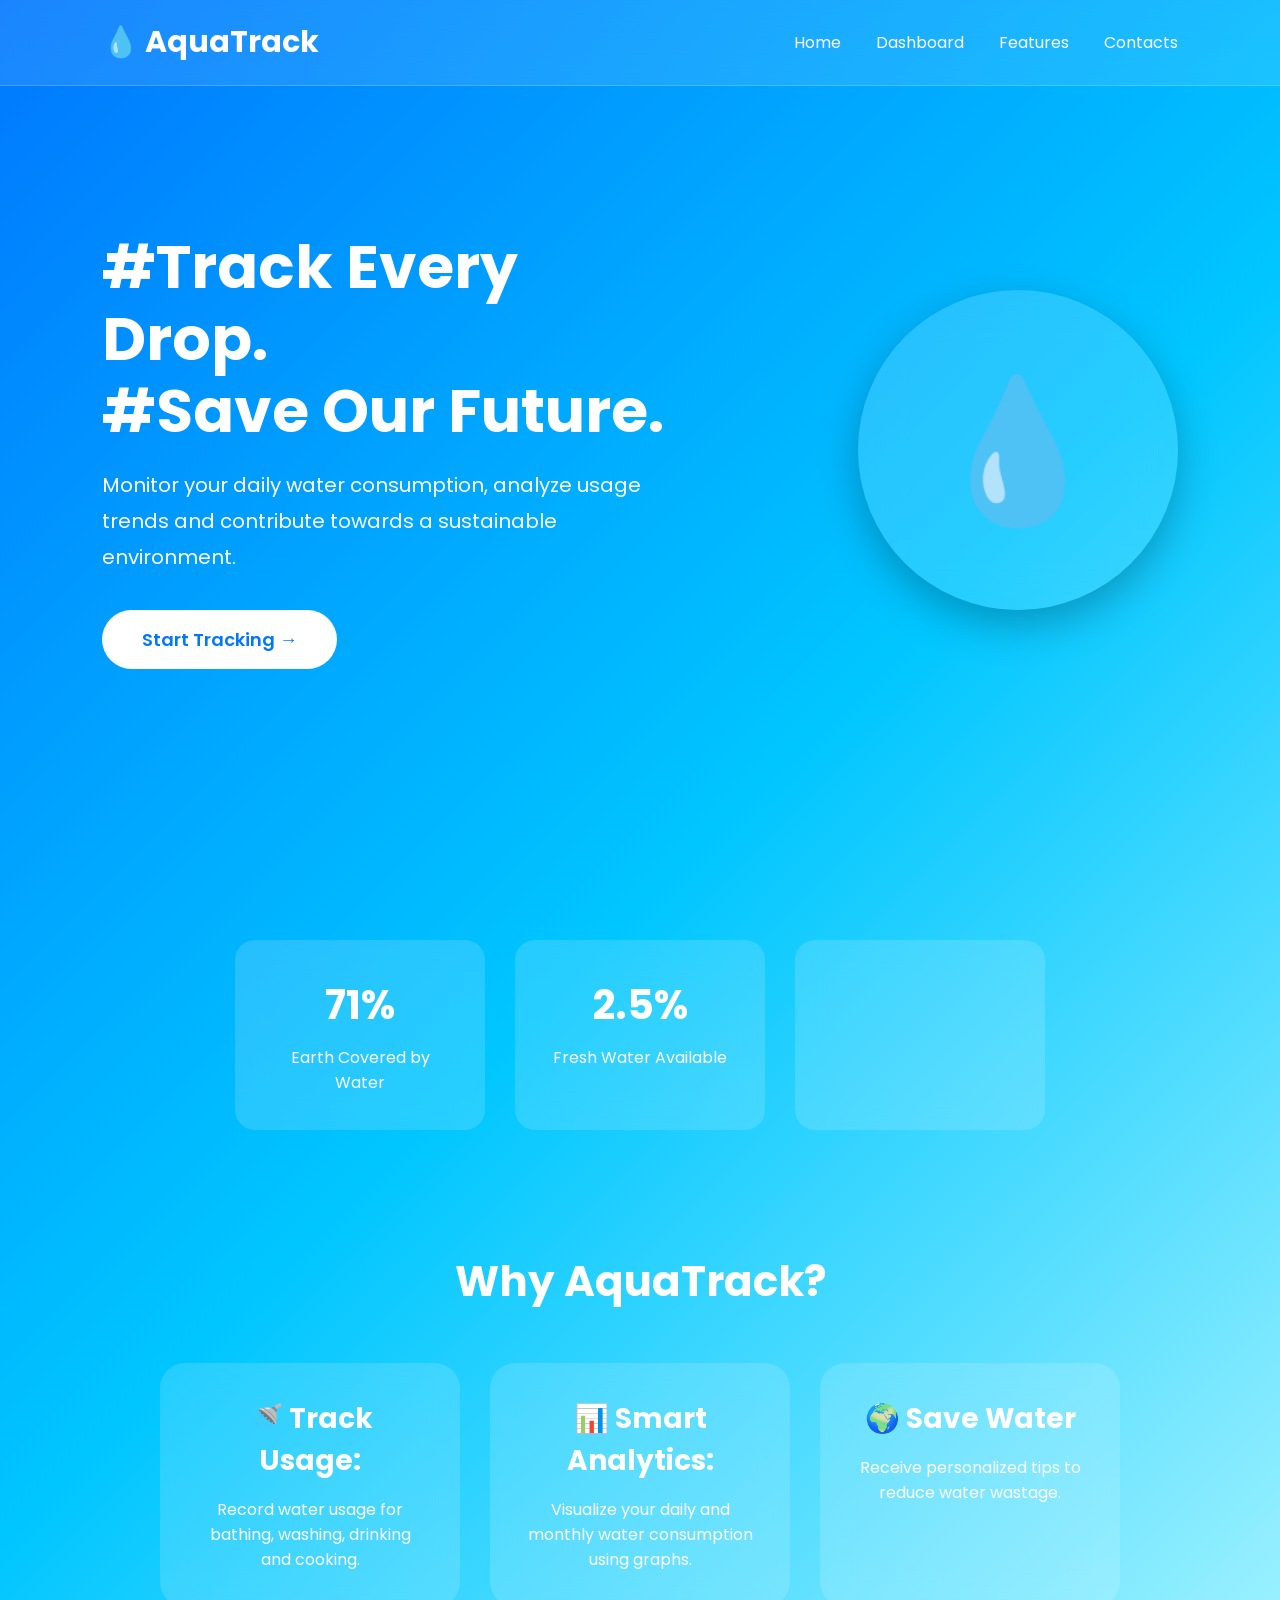
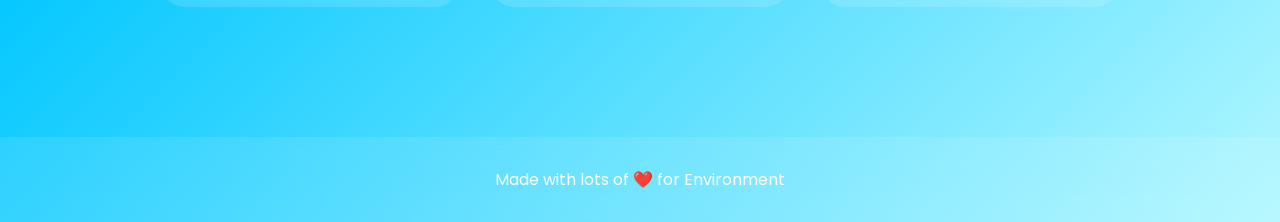
==== index.html @ 0bdf5231 "Add project files" ====
<!DOCTYPE html>
<html lang="en">
<head>
<meta charset="UTF-8">
<meta name="viewport" content="width=device-width, initial-scale=1.0">

<title> |#Save Every Drop</title>

<link rel="stylesheet" href="style.css">

<link rel="preconnect" href="https://fonts.googleapis.com">
<link rel="preconnect" href="https://fonts.gstatic.com" crossorigin>

<link href="https://fonts.googleapis.com/css2?family=Poppins:wght@300;400;600;700&display=swap" rel="stylesheet">

</head>

<body>

<nav>

<div class="logo">
💧 AquaTrack
</div>

<ul>
<li><a href="index.html">Home</a></li>
<li><a href="dashboard.html">Dashboard</a></li>
<li><a href="#">Features</a></li>
<li><a href="#">Contacts</a></li>

</ul>

</nav>


<section class="hero">

<div class="hero-text">

<h1>#Track Every Drop.<br>#Save Our Future.</h1>

<p>

Monitor your daily water consumption,
analyze usage trends and contribute
towards a sustainable environment.

</p>

<button>
Start Tracking →
</button>

</div>


<div class="hero-image">

<div class="circle">

💧

</div>

</div>

</section>


<section class="stats">

<div class="box">
<h2>71%</h2>
<p>Earth Covered by Water</p>
</div>

<div class="box">
<h2>2.5%</h2>
<p>Fresh Water Available</p>
</div>

<div class="box">

</div>

</section>


<section class="features">

<h2>Why AquaTrack?</h2>

<div class="cards">

<div class="card">

<h3>🚿 Track Usage:</h3>

<p>
Record water usage for bathing,
washing, drinking and cooking.
</p>

</div>

<div class="card">

<h3>📊 Smart Analytics:</h3>

<p>
Visualize your daily and monthly
water consumption using graphs.
</p>

</div>

<div class="card">

<h3>🌍 Save Water</h3>

<p>
Receive personalized tips to reduce
water wastage.
</p>

</div>

</div>

</section>


<footer>

Made with lots of ❤️ for Environment

</footer>

<script src="script.js"></script>

</body>
</html>
---- style.css ----
*{
    margin:0;
    padding:0;
    box-sizing:border-box;
    font-family:'Poppins',sans-serif;
}

body{
    background:linear-gradient(135deg,#0077ff,#00c6ff,#b2f7ff);
    min-height:100vh;
    color:white;
    overflow-x:hidden;
}

/* Navigation */

nav{
    width:100%;
    padding:20px 8%;
    display:flex;
    justify-content:space-between;
    align-items:center;

    position:fixed;
    top:0;
    z-index:1000;

    backdrop-filter:blur(15px);

    background:rgba(255,255,255,0.1);

    border-bottom:1px solid rgba(255,255,255,.2);
}

.logo{
    font-size:30px;
    font-weight:700;
}

nav ul{
    display:flex;
    list-style:none;
    gap:35px;
}

nav ul li{
    cursor:pointer;
    transition:.3s;
}

nav ul li:hover{
    color:#ffe600;
}

/* Hero */

.hero{

    min-height:100vh;

    display:flex;

    justify-content:space-between;

    align-items:center;

    padding:120px 8%;

}

.hero-text{
    width:55%;
}

.hero-text h1{

    font-size:60px;

    line-height:1.2;

    margin-bottom:20px;

}

.hero-text p{

    font-size:20px;

    margin-bottom:35px;

    line-height:1.8;

}

.hero-text button{

    padding:16px 40px;

    border:none;

    border-radius:50px;

    background:white;

    color:#0077ff;

    font-size:18px;

    font-weight:600;

    cursor:pointer;

    transition:.4s;

}

.hero-text button:hover{

    transform:translateY(-6px);

    box-shadow:0 15px 35px rgba(0,0,0,.3);

}

/* Water Circle */

.circle{

    width:320px;

    height:320px;

    border-radius:50%;

    background:rgba(255,255,255,.15);

    backdrop-filter:blur(20px);

    display:flex;

    justify-content:center;

    align-items:center;

    font-size:140px;

    animation:float 3s ease-in-out infinite;

    box-shadow:0 15px 40px rgba(0,0,0,.25);

}

@keyframes float{

0%{transform:translateY(0);}

50%{transform:translateY(-20px);}

100%{transform:translateY(0);}

}

/* Statistics */

.stats{

display:flex;

justify-content:center;

gap:30px;

padding:40px 8%;

}

.box{

background:rgba(255,255,255,.15);

backdrop-filter:blur(15px);

padding:35px;

border-radius:20px;

text-align:center;

width:250px;

transition:.4s;

}

.box:hover{

transform:translateY(-10px);

}

.box h2{

font-size:40px;

margin-bottom:10px;

}

/* Features */

.features{

padding:80px 8%;

text-align:center;

}

.features h2{

font-size:42px;

margin-bottom:50px;

}

.cards{

display:flex;

justify-content:center;

gap:30px;

flex-wrap:wrap;

}

.card{

width:300px;

padding:35px;

background:rgba(255,255,255,.15);

backdrop-filter:blur(15px);

border-radius:25px;

transition:.4s;

}

.card:hover{

transform:scale(1.05);

box-shadow:0 20px 40px rgba(0,0,0,.25);

}

.card h3{

font-size:28px;

margin-bottom:15px;

}

/* Footer */

footer{

text-align:center;

padding:30px;

margin-top:50px;

background:rgba(255,255,255,.1);

backdrop-filter:blur(15px);

}

/* Mobile */

@media(max-width:900px){

.hero{

flex-direction:column;

text-align:center;

}

.hero-text{

width:100%;

}

.hero-text h1{

font-size:42px;

}

.circle{

margin-top:50px;

width:250px;

height:250px;

font-size:100px;

}

nav ul{

display:none;

}

.stats{

flex-direction:column;

align-items:center;

}

}
nav ul li a{
    color: white;
    text-decoration: none;
    transition:.3s;
}

nav ul li a:hover{
    color:#ffe600;
}
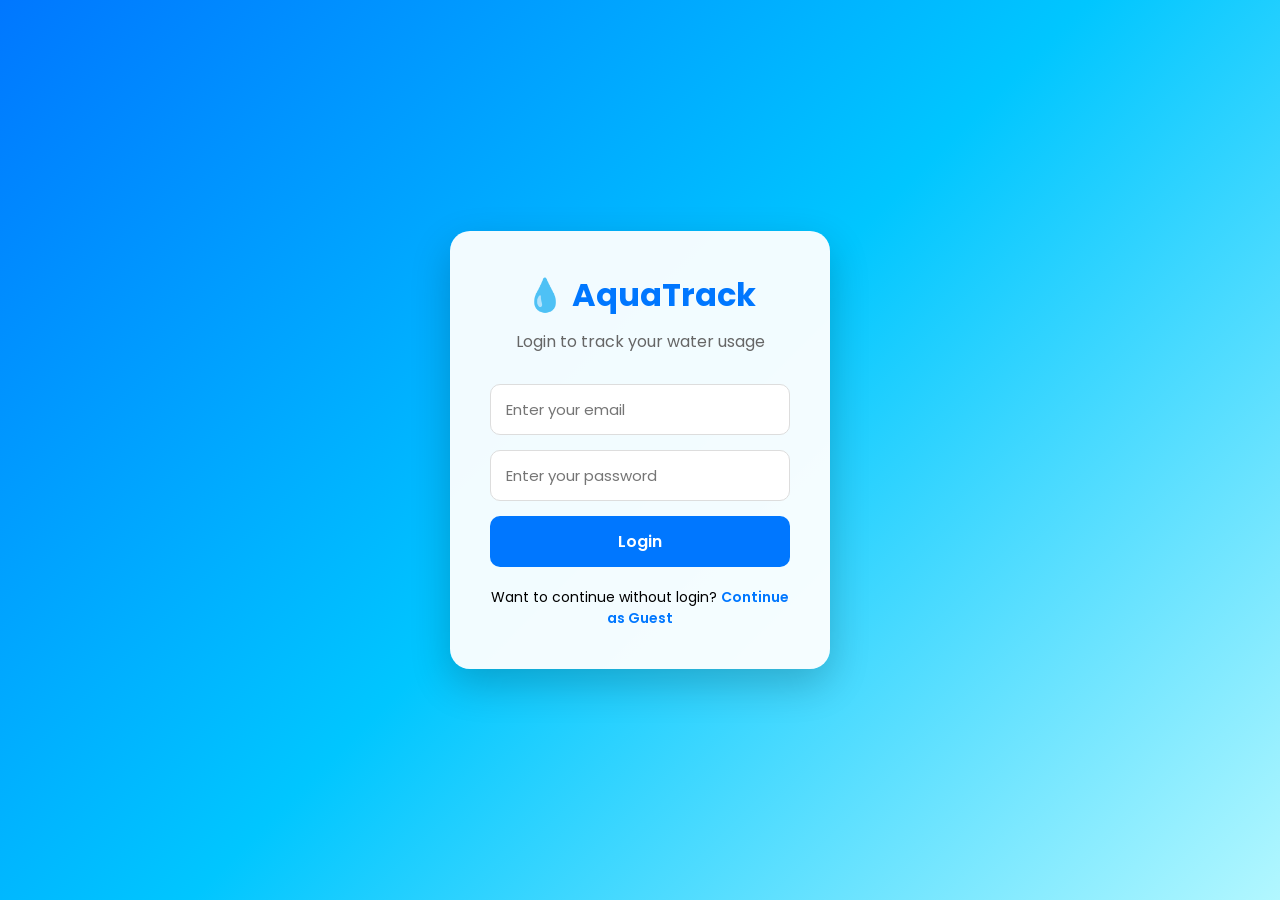
==== commit 9b8afab7: "Add AquaTrack website files" ====
--- a/index.html
+++ b/index.html
@@ -1,143 +1,905 @@
 <!DOCTYPE html>
 <html lang="en">
+
 <head>
-<meta charset="UTF-8">
-<meta name="viewport" content="width=device-width, initial-scale=1.0">
-
-<title> |#Save Every Drop</title>
-
-<link rel="stylesheet" href="style.css">
-
-<link rel="preconnect" href="https://fonts.googleapis.com">
-<link rel="preconnect" href="https://fonts.gstatic.com" crossorigin>
-
-<link href="https://fonts.googleapis.com/css2?family=Poppins:wght@300;400;600;700&display=swap" rel="stylesheet">
+
+<script>
+    if (localStorage.getItem("aquaTrackLoggedIn") !== "true") {
+        window.location.href = "login.html";
+    }
+</script>
+
+    <meta charset="UTF-8">
+
+    <meta
+        name="viewport"
+        content="width=device-width, initial-scale=1.0"
+    >
+
+    <title>AquaTrack | Save Every Drop</title>
+
+    <link
+        rel="stylesheet"
+        href="style.css"
+    >
+
+    <link
+        href="https://fonts.googleapis.com/css2?family=Poppins:wght@300;400;500;600;700&display=swap"
+        rel="stylesheet"
+    >
 
 </head>
 
+
 <body>
 
+
+<!-- ================= NAVBAR ================= -->
+
 <nav>
 
-<div class="logo">
-💧 AquaTrack
-</div>
-
-<ul>
-<li><a href="index.html">Home</a></li>
-<li><a href="dashboard.html">Dashboard</a></li>
-<li><a href="#">Features</a></li>
-<li><a href="#">Contacts</a></li>
-
-</ul>
+    <div class="logo">
+        💧 AquaTrack
+    </div>
+
+    <ul>
+
+        <li>
+            <a href="index.html" class="active">
+                Home
+            </a>
+        </li>
+
+    
+        <li>
+            <a href="#features">
+                Features
+            </a>
+        </li>
+
+        <li>
+            <a href="dashboard.html">
+                Dashboard
+            </a>
+        </li>
+
+        <li>
+            <a href="add-usage.html">
+                Add Usage
+            </a>
+        </li>
+
+        <li>
+            <a href="history.html">
+                History
+            </a>
+        </li>
+
+        <li>
+            <a href="tips.html">
+                Tips
+            </a>
+        </li>
+
+        <li>
+            <a href="#contact">
+                Contact
+            </a>
+        </li>
+
+    </ul>
 
 </nav>
 
 
+
+<!-- ================= HERO SECTION ================= -->
+
 <section class="hero">
 
-<div class="hero-text">
-
-<h1>#Track Every Drop.<br>#Save Our Future.</h1>
-
-<p>
-
-Monitor your daily water consumption,
-analyze usage trends and contribute
-towards a sustainable environment.
-
-</p>
-
-<button>
-Start Tracking →
-</button>
-
-</div>
-
-
-<div class="hero-image">
-
-<div class="circle">
-
-💧
-
-</div>
-
-</div>
+    <div class="hero-content">
+
+        <p class="hero-label">
+            SMART WATER TRACKING
+        </p>
+
+        <h1>
+            Save Water.
+            <br>
+            <span>Save the Future. 💧</span>
+        </h1>
+
+        <p class="hero-description">
+            AquaTrack helps you monitor your daily water consumption,
+            understand your habits, and make every drop count.
+        </p>
+
+        <div class="hero-buttons">
+
+            <a
+                href="add-usage.html"
+                class="hero-button"
+            >
+                Start Tracking →
+            </a>
+
+            <a
+                href="#features"
+                class="hero-secondary-button"
+            >
+                Explore Features
+            </a>
+
+        </div>
+
+    </div>
+
+
+    <div class="hero-visual">
+
+        <div class="water-drop">
+            💧
+        </div>
+
+        <div class="floating-card card-one">
+            💧
+            <span>
+                Track Usage
+            </span>
+        </div>
+
+        <div class="floating-card card-two">
+            🌱
+            <span>
+                Save Water
+            </span>
+        </div>
+
+        <div class="floating-card card-three">
+            📊
+            <span>
+                View Analytics
+            </span>
+        </div>
+
+    </div>
 
 </section>
 
 
-<section class="stats">
-
-<div class="box">
-<h2>71%</h2>
-<p>Earth Covered by Water</p>
-</div>
-
-<div class="box">
-<h2>2.5%</h2>
-<p>Fresh Water Available</p>
-</div>
-
-<div class="box">
-
-</div>
+
+<!-- ================= FEATURES ================= -->
+
+<section
+    class="features-section"
+    id="features"
+>
+
+    <div class="section-heading">
+
+        <p>
+            WHY AQUATRACK?
+        </p>
+
+        <h2>
+            Powerful Features 💧
+        </h2>
+
+        <span>
+            Everything you need to understand and reduce your
+            water consumption.
+        </span>
+
+    </div>
+
+
+    <div class="features-grid">
+
+
+        <div class="feature-card">
+
+            <div class="feature-icon">
+                💧
+            </div>
+
+            <h3>
+                Water Tracking
+            </h3>
+
+            <p>
+                Record your daily water consumption and keep
+                track of every activity.
+            </p>
+
+        </div>
+
+
+
+        <div class="feature-card">
+
+            <div class="feature-icon">
+                📊
+            </div>
+
+            <h3>
+                Smart Dashboard
+            </h3>
+
+            <p>
+                Get a clear overview of your water usage with
+                interactive statistics.
+            </p>
+
+        </div>
+
+
+
+        <div class="feature-card">
+
+            <div class="feature-icon">
+                🎯
+            </div>
+
+            <h3>
+                Daily Goals
+            </h3>
+
+            <p>
+                Monitor your daily target and understand your
+                water consumption.
+            </p>
+
+        </div>
+
+
+
+        <div class="feature-card">
+
+            <div class="feature-icon">
+                📈
+            </div>
+
+            <h3>
+                Usage Analytics
+            </h3>
+
+            <p>
+                Analyze your water consumption using 7-day
+                and 30-day charts.
+            </p>
+
+        </div>
+
+
+
+        <div class="feature-card">
+
+            <div class="feature-icon">
+                🔥
+            </div>
+
+            <h3>
+                Water Streak
+            </h3>
+
+            <p>
+                Build consistent habits and keep your
+                water-saving streak going.
+            </p>
+
+        </div>
+
+
+
+        <div class="feature-card">
+
+            <div class="feature-icon">
+                🌱
+            </div>
+
+            <h3>
+                Saving Tips
+            </h3>
+
+            <p>
+                Discover simple ways to reduce unnecessary
+                water consumption.
+            </p>
+
+        </div>
+
+
+    </div>
 
 </section>
 
 
-<section class="features">
-
-<h2>Why AquaTrack?</h2>
-
-<div class="cards">
-
-<div class="card">
-
-<h3>🚿 Track Usage:</h3>
-
-<p>
-Record water usage for bathing,
-washing, drinking and cooking.
-</p>
-
-</div>
-
-<div class="card">
-
-<h3>📊 Smart Analytics:</h3>
-
-<p>
-Visualize your daily and monthly
-water consumption using graphs.
-</p>
-
-</div>
-
-<div class="card">
-
-<h3>🌍 Save Water</h3>
-
-<p>
-Receive personalized tips to reduce
-water wastage.
-</p>
-
-</div>
-
-</div>
+
+<!-- ================= HOW IT WORKS ================= -->
+
+<section class="how-section">
+
+    <div class="section-heading">
+
+        <p>
+            SIMPLE PROCESS
+        </p>
+
+        <h2>
+            How AquaTrack Works
+        </h2>
+
+        <span>
+            Start tracking your water usage in three simple steps.
+        </span>
+
+    </div>
+
+
+    <div class="steps-container">
+
+
+        <div class="step-card">
+
+            <div class="step-number">
+                01
+            </div>
+
+            <div class="step-icon">
+                💧
+            </div>
+
+            <h3>
+                Record
+            </h3>
+
+            <p>
+                Add your daily water consumption by selecting
+                an activity and entering the amount used.
+            </p>
+
+        </div>
+
+
+
+        <div class="step-card">
+
+            <div class="step-number">
+                02
+            </div>
+
+            <div class="step-icon">
+                📊
+            </div>
+
+            <h3>
+                Analyze
+            </h3>
+
+            <p>
+                View your dashboard to understand your
+                daily and weekly water usage.
+            </p>
+
+        </div>
+
+
+
+        <div class="step-card">
+
+            <div class="step-number">
+                03
+            </div>
+
+            <div class="step-icon">
+                🌱
+            </div>
+
+            <h3>
+                Improve
+            </h3>
+
+            <p>
+                Follow useful water-saving tips and build
+                better conservation habits.
+            </p>
+
+        </div>
+
+
+    </div>
 
 </section>
 
 
+
+<!-- ================= WHY SAVE WATER ================= -->
+
+<section class="why-section">
+
+    <div class="why-content">
+
+        <p class="section-label">
+            OUR PURPOSE
+        </p>
+
+        <h2>
+            Every Drop Counts 🌍
+        </h2>
+
+        <p>
+            Water is one of our most valuable natural resources.
+            Understanding how we use it is the first step toward
+            responsible consumption.
+        </p>
+
+        <p>
+            AquaTrack makes it easier to monitor your habits,
+            identify unnecessary usage, and take small steps
+            toward a more sustainable lifestyle.
+        </p>
+
+        <a
+            href="tips.html"
+            class="hero-button"
+        >
+            Explore Water Saving Tips →
+        </a>
+
+    </div>
+
+
+    <div class="why-visual">
+
+        <div class="big-drop">
+            💧
+        </div>
+
+        <h3>
+            Save Today
+        </h3>
+
+        <p>
+            Protect Tomorrow
+        </p>
+
+    </div>
+
+</section>
+
+
+
+<!-- ================= DASHBOARD PREVIEW ================= -->
+
+<section class="preview-section">
+
+    <div class="section-heading">
+
+        <p>
+            YOUR DATA
+        </p>
+
+        <h2>
+            Smart Water Analytics 📈
+        </h2>
+
+        <span>
+            Understand your water consumption at a glance.
+        </span>
+
+    </div>
+
+
+    <div class="preview-cards">
+
+
+        <div class="preview-card">
+
+            <span>
+                💧
+            </span>
+
+            <div>
+
+                <p>
+                    Today's Usage
+                </p>
+
+                <h3>
+                    Track
+                </h3>
+
+            </div>
+
+        </div>
+
+
+
+        <div class="preview-card">
+
+            <span>
+                🎯
+            </span>
+
+            <div>
+
+                <p>
+                    Daily Goal
+                </p>
+
+                <h3>
+                    100 L
+                </h3>
+
+            </div>
+
+        </div>
+
+
+
+        <div class="preview-card">
+
+            <span>
+                🔥
+            </span>
+
+            <div>
+
+                <p>
+                    Water Streak
+                </p>
+
+                <h3>
+                    Build
+                </h3>
+
+            </div>
+
+        </div>
+
+
+
+        <div class="preview-card">
+
+            <span>
+                📊
+            </span>
+
+            <div>
+
+                <p>
+                    Analytics
+                </p>
+
+                <h3>
+                    7 / 30 Days
+                </h3>
+
+            </div>
+
+        </div>
+
+
+    </div>
+
+
+    <div class="preview-button">
+
+        <a
+            href="dashboard.html"
+            class="hero-button"
+        >
+            Open Dashboard →
+        </a>
+
+    </div>
+
+</section>
+
+
+
+<!-- ================= WATER SAVING TIPS ================= -->
+
+<section class="home-tips">
+
+    <div class="section-heading">
+
+        <p>
+            SMALL CHANGES
+        </p>
+
+        <h2>
+            Simple Ways to Save Water 🌱
+        </h2>
+
+        <span>
+            A few small habits can make a meaningful difference.
+        </span>
+
+    </div>
+
+
+    <div class="tips-grid">
+
+
+        <div class="home-tip-card">
+
+            <div>
+                🚿
+            </div>
+
+            <h3>
+                Shorter Showers
+            </h3>
+
+            <p>
+                Reduce unnecessary water use by keeping
+                showers efficient.
+            </p>
+
+        </div>
+
+
+
+        <div class="home-tip-card">
+
+            <div>
+                🪥
+            </div>
+
+            <h3>
+                Turn Off the Tap
+            </h3>
+
+            <p>
+                Don't leave the tap running while brushing
+                your teeth.
+            </p>
+
+        </div>
+
+
+
+        <div class="home-tip-card">
+
+            <div>
+                🌱
+            </div>
+
+            <h3>
+                Water Plants Wisely
+            </h3>
+
+            <p>
+                Water plants when needed and avoid
+                unnecessary wastage.
+            </p>
+
+        </div>
+
+
+    </div>
+
+
+    <div class="preview-button">
+
+        <a
+            href="tips.html"
+            class="hero-secondary-button"
+        >
+            View All Tips →
+        </a>
+
+    </div>
+
+</section>
+
+
+
+<!-- ================= CONTACT ================= -->
+
+<section
+    class="contact-section"
+    id="contact"
+>
+
+    <div class="section-heading">
+
+        <p>
+            GET IN TOUCH
+        </p>
+
+        <h2>
+            Contact AquaTrack 💙
+        </h2>
+
+        <span>
+            Have an idea, suggestion, or feedback?
+            We'd love to hear from you.
+        </span>
+
+    </div>
+
+
+    <div class="contact-container">
+
+
+        <div class="contact-info">
+
+
+            <div class="contact-item">
+
+                <div class="contact-icon">
+                    💧
+                </div>
+
+                <div>
+
+                    <h3>
+                        AquaTrack
+                    </h3>
+
+                    <p>
+                        Making every drop count.
+                    </p>
+
+                </div>
+
+            </div>
+
+
+
+            <div class="contact-item">
+
+                <div class="contact-icon">
+                    📧
+                </div>
+
+                <div>
+
+                    <h3>
+                        Email
+                    </h3>
+
+                    <p>
+                        aquatrack@example.com
+                    </p>
+
+                </div>
+
+            </div>
+
+
+
+            <div class="contact-item">
+
+                <div class="contact-icon">
+                    🌱
+                </div>
+
+                <div>
+
+                    <h3>
+                        Our Mission
+                    </h3>
+
+                    <p>
+                        Track water. Build awareness.
+                        Save every drop.
+                    </p>
+
+                </div>
+
+            </div>
+
+
+        </div>
+
+
+
+        <form id="contactForm"
+            class="contact-form"
+            onsubmit="return false;"
+        >
+
+            <input
+                type="text"
+                placeholder="Your Name"
+                required
+            >
+
+            <input
+                type="email"
+                placeholder="Your Email"
+                required
+            >
+
+            <textarea
+                rows="5"
+                placeholder="Your Message"
+                required
+            ></textarea>
+
+            <button type="submit">
+                Send Message →
+            </button>
+
+        </form>
+
+
+    </div>
+
+</section>
+
+
+
+<!-- ================= FOOTER ================= -->
+
 <footer>
 
-Made with lots of ❤️ for Environment
+    <div class="footer-content">
+
+        <div>
+
+            <h2>
+                💧 AquaTrack
+            </h2>
+
+            <p>
+                Track water. Build awareness.
+                Save every drop.
+            </p>
+
+        </div>
+
+
+        <div class="footer-links">
+
+            <a href="#features">
+                Features
+            </a>
+
+            <a href="dashboard.html">
+                Dashboard
+            </a>
+
+            <a href="add-usage.html">
+                Add Usage
+            </a>
+
+            <a href="history.html">
+                History
+            </a>
+
+            <a href="#contact">
+                Contact
+            </a>
+
+            
+        </div>
+
+    </div>
+
+
+    <div class="footer-bottom">
+
+        <p>
+            © 2026 AquaTrack. Made for a sustainable future 🌱
+        </p>
+
+    </div>
 
 </footer>
-
-<script src="script.js"></script>
+<script>
+document.getElementById("contactForm").addEventListener("submit", function(event) {
+    event.preventDefault();
+
+    alert("Message sent successfully! 💧");
+
+    this.reset();
+});
+</script>
 
 </body>
+
 </html>
--- a/style.css
+++ b/style.css
@@ -343,4 +343,2321 @@
 
 nav ul li a:hover{
     color:#ffe600;
-}+}
+
+/* Add Usage Page */
+
+.usage-page{
+padding:120px 8%;
+}
+
+.usage-page h1{
+text-align:center;
+font-size:45px;
+margin-bottom:10px;
+}
+
+.subtitle{
+text-align:center;
+margin-bottom:40px;
+font-size:18px;
+}
+
+.usage-container{
+display:grid;
+grid-template-columns:2fr 1fr;
+gap:30px;
+}
+
+.usage-form,
+.goal-card{
+
+background:rgba(255,255,255,.15);
+
+backdrop-filter:blur(15px);
+
+padding:30px;
+
+border-radius:25px;
+
+}
+
+.usage-form h2{
+margin-bottom:20px;
+}
+
+.usage-form form{
+display:flex;
+flex-direction:column;
+}
+
+.usage-form label{
+margin-top:15px;
+margin-bottom:8px;
+font-weight:600;
+}
+
+.usage-form input,
+.usage-form select,
+.usage-form textarea{
+
+padding:14px;
+
+border:none;
+
+border-radius:12px;
+
+outline:none;
+
+font-size:16px;
+
+}
+
+.usage-form button{
+
+margin-top:25px;
+
+padding:15px;
+
+background:white;
+
+color:#0077ff;
+
+border:none;
+
+border-radius:50px;
+
+font-size:18px;
+
+font-weight:600;
+
+cursor:pointer;
+
+transition:.3s;
+
+}
+
+.usage-form button:hover{
+
+transform:translateY(-5px);
+
+box-shadow:0 10px 25px rgba(0,0,0,.25);
+
+}
+
+.goal-card{
+
+text-align:center;
+
+}
+
+.goal-card h1{
+
+font-size:55px;
+
+margin:20px 0;
+
+}
+
+.goal-card h3{
+
+font-size:30px;
+
+margin-bottom:20px;
+
+}
+
+.tip-box{
+
+margin-top:30px;
+
+padding:20px;
+
+border-radius:20px;
+
+background:rgba(255,255,255,.2);
+
+}
+
+@media(max-width:900px){
+
+.usage-container{
+
+grid-template-columns:1fr;
+
+}
+
+}
+
+/* History Page */
+
+.history-page{
+padding:120px 8%;
+}
+
+.history-page h1{
+text-align:center;
+font-size:45px;
+margin-bottom:10px;
+}
+
+.history-tools{
+display:flex;
+gap:15px;
+justify-content:center;
+margin:40px 0;
+flex-wrap:wrap;
+}
+
+.history-tools input,
+.history-tools button{
+
+padding:14px 18px;
+
+border:none;
+
+border-radius:12px;
+
+font-size:16px;
+
+}
+
+.history-tools button{
+
+background:white;
+
+color:#0077ff;
+
+font-weight:600;
+
+cursor:pointer;
+
+}
+
+.history-card{
+
+background:rgba(255,255,255,.15);
+
+backdrop-filter:blur(15px);
+
+padding:25px;
+
+border-radius:20px;
+
+overflow-x:auto;
+
+}
+
+table{
+
+width:100%;
+
+border-collapse:collapse;
+
+}
+
+th,td{
+
+padding:18px;
+
+text-align:center;
+
+}
+
+th{
+
+background:rgba(255,255,255,.2);
+
+}
+
+.summary-card{
+
+margin-top:40px;
+
+background:rgba(255,255,255,.15);
+
+padding:30px;
+
+border-radius:20px;
+
+text-align:center;
+
+}
+
+.summary-card h1{
+
+font-size:55px;
+
+margin:15px 0;
+
+}
+
+/* Tips Page */
+
+.tips-page{
+padding:120px 8%;
+text-align:center;
+}
+
+.tips-page h1{
+font-size:45px;
+margin-bottom:10px;
+}
+
+.tips-grid{
+display:grid;
+grid-template-columns:repeat(auto-fit,minmax(280px,1fr));
+gap:25px;
+margin-top:50px;
+}
+
+.tip-card{
+background:rgba(255,255,255,.15);
+backdrop-filter:blur(15px);
+padding:30px;
+border-radius:20px;
+transition:.3s;
+}
+
+.tip-card:hover{
+transform:translateY(-10px);
+box-shadow:0 15px 30px rgba(0,0,0,.25);
+}
+
+.tip-card h2{
+margin-bottom:15px;
+}
+
+.fact-box{
+margin-top:50px;
+background:rgba(255,255,255,.2);
+padding:30px;
+border-radius:20px;
+font-size:18px;
+}
+.start-btn{
+    display: inline-block;
+    padding: 14px 30px;
+    background: white;
+color: #077;
+text-decoration:none;
+border-radius:30px;
+font-weight: 600;
+transition: 0.3s;
+}
+.start-btn:hover{
+    transform:translateY(-3px);
+    box-shadow: 0 8px 20px
+rgba(0,0,0,0.2);
+}
+/* =====================================================
+AQUATRACK DASHBOARD - MODERN DESIGN
+===================================================== */
+
+.dashboard {
+padding: 125px 8% 60px;
+min-height: 100vh;
+}
+
+/* Dashboard Header */
+
+.dashboard-header {
+display: flex;
+justify-content: space-between;
+align-items: center;
+gap: 30px;
+margin-bottom: 40px;
+}
+
+.dashboard-label {
+font-size: 13px;
+font-weight: 700;
+letter-spacing: 2px;
+opacity: 0.75;
+margin-bottom: 8px;
+}
+
+.dashboard-header h1 {
+font-size: 48px;
+margin: 0 0 8px;
+}
+
+.dashboard-subtitle {
+font-size: 17px;
+opacity: 0.85;
+}
+
+.dashboard-button {
+display: inline-block;
+padding: 14px 25px;
+background: white;
+color: #0077ff;
+text-decoration: none;
+border-radius: 30px;
+font-weight: 700;
+transition: 0.3s;
+white-space: nowrap;
+}
+
+.dashboard-button:hover {
+transform: translateY(-4px);
+box-shadow: 0 12px 25px rgba(0,0,0,0.25);
+}
+
+/* Dashboard Cards */
+
+.dashboard-cards {
+display: grid;
+grid-template-columns: repeat(4, 1fr);
+gap: 22px;
+margin-bottom: 30px;
+}
+
+.dashboard-cards .card {
+width: auto;
+min-height: 220px;
+padding: 28px;
+border-radius: 24px;
+
+background: rgba(255,255,255,0.16);
+border: 1px solid rgba(255,255,255,0.25);
+
+backdrop-filter: blur(18px);
+
+box-shadow: 0 12px 35px rgba(0,0,0,0.12);
+
+transition: 0.35s;
+
+}
+
+.dashboard-cards .card:hover {
+transform: translateY(-8px);
+box-shadow: 0 20px 40px rgba(0,0,0,0.22);
+}
+
+/* Card Icon */
+
+.card-icon {
+width: 55px;
+height: 55px;
+
+display: flex;
+align-items: center;
+justify-content: center;
+
+background: rgba(255,255,255,0.22);
+
+border-radius: 17px;
+
+font-size: 27px;
+
+margin-bottom: 20px;
+
+}
+
+/* Card Text */
+
+.dashboard-cards .card h2 {
+font-size: 17px;
+margin-bottom: 10px;
+font-weight: 500;
+}
+
+.dashboard-cards .card h1 {
+font-size: 38px;
+margin: 5px 0 10px;
+}
+
+.dashboard-cards .card p {
+font-size: 14px;
+opacity: 0.85;
+}
+
+/* Water Badge */
+
+.water-badge {
+display: inline-block;
+
+padding: 7px 13px;
+
+margin-top: 5px;
+
+border-radius: 20px;
+
+background: rgba(255,255,255,0.2);
+
+font-weight: 600;
+
+}
+
+/* Different Card Highlights */
+
+.usage-card {
+border-top: 4px solid rgba(255,255,255,0.8) !important;
+}
+
+.goal-card {
+border-top: 4px solid #ffe600 !important;
+}
+
+.saved-card {
+border-top: 4px solid #62ff9b !important;
+}
+
+.average-card {
+border-top: 4px solid #b4e9ff !important;
+}
+
+.streak-card {
+border-top: 4px solid #ff9d42 !important;
+}
+
+/* Streak Card */
+
+.streak-card {
+grid-column: span 2;
+}
+
+/* Dashboard Message */
+
+.dashboard-message {
+display: flex;
+align-items: center;
+gap: 20px;
+
+padding: 25px 30px;
+
+margin-bottom: 30px;
+
+border-radius: 24px;
+
+background: rgba(255,255,255,0.14);
+
+border: 1px solid rgba(255,255,255,0.2);
+
+backdrop-filter: blur(18px);
+
+}
+
+.dashboard-message > div:first-child {
+width: 60px;
+height: 60px;
+
+display: flex;
+align-items: center;
+justify-content: center;
+
+border-radius: 18px;
+
+background: rgba(255,255,255,0.2);
+
+font-size: 30px;
+
+flex-shrink: 0;
+
+}
+
+.dashboard-message h2 {
+margin-bottom: 6px;
+}
+
+.dashboard-message p {
+margin: 0;
+opacity: 0.85;
+line-height: 1.6;
+}
+
+/* Chart */
+
+.chart-container {
+padding: 30px;
+
+border-radius: 25px;
+
+background: rgba(255,255,255,0.16);
+
+border: 1px solid rgba(255,255,255,0.22);
+
+backdrop-filter: blur(18px);
+
+box-shadow: 0 15px 40px rgba(0,0,0,0.12);
+
+}
+
+.chart-header {
+display: flex;
+justify-content: space-between;
+align-items: center;
+
+margin-bottom: 25px;
+
+}
+
+.chart-header h2 {
+font-size: 25px;
+margin: 0;
+}
+
+.chart-badge {
+padding: 8px 14px;
+
+border-radius: 20px;
+
+background: rgba(255,255,255,0.2);
+
+font-size: 13px;
+
+}
+
+/* Make Chart Area Larger */
+
+#waterChart {
+width: 100% !important;
+max-height: 350px;
+}
+
+/* Navigation Active Page */
+
+nav ul li a.active {
+color: #ffe600;
+font-weight: 700;
+}
+
+/* Fix Start Button */
+
+.start-btn:hover {
+transform: translateY(-3px);
+box-shadow: 0 8px 20px rgba(0,0,0,0.2);
+}
+
+/* =====================================================
+DASHBOARD RESPONSIVE DESIGN
+===================================================== */
+
+@media (max-width: 1100px) {
+
+.dashboard-cards {
+    grid-template-columns: repeat(2, 1fr);
+}
+
+.streak-card {
+    grid-column: span 1;
+}
+
+}
+
+@media (max-width: 700px) {
+
+.dashboard {
+    padding: 110px 5% 40px;
+}
+
+.dashboard-header {
+    flex-direction: column;
+    align-items: flex-start;
+}
+
+.dashboard-header h1 {
+    font-size: 38px;
+}
+
+.dashboard-button {
+    width: 100%;
+    text-align: center;
+}
+
+.dashboard-cards {
+    grid-template-columns: 1fr;
+}
+
+.dashboard-cards .card {
+    min-height: auto;
+}
+
+.dashboard-message {
+    align-items: flex-start;
+    padding: 22px;
+}
+
+.chart-container {
+    padding: 20px 15px;
+}
+
+.chart-header {
+    align-items: flex-start;
+    gap: 15px;
+}
+
+.chart-header h2 {
+    font-size: 21px;
+}
+
+}
+
+@media (max-width: 450px) {
+
+.dashboard-header h1 {
+    font-size: 32px;
+}
+
+.dashboard-cards .card h1 {
+    font-size: 34px;
+}
+
+.dashboard-message {
+    flex-direction: column;
+}
+
+}
+/* =========================================
+   AQUATRACK - LARGE ADD USAGE PAGE
+   ========================================= */
+
+.usage-page {
+    width: 100%;
+    max-width: 1400px;
+    margin: 0 auto;
+    padding: 60px 45px 90px;
+}
+
+.usage-title {
+    text-align: center;
+    margin-bottom: 45px;
+}
+
+.usage-title p {
+    margin: 0 0 8px;
+    font-size: 13px;
+    font-weight: 700;
+    letter-spacing: 3px;
+    opacity: 0.75;
+}
+
+.usage-title h1 {
+    margin: 0 0 12px;
+    font-size: 46px;
+    line-height: 1.2;
+}
+
+.usage-title span {
+    font-size: 16px;
+    opacity: 0.8;
+}
+
+
+/* =========================================
+   MAIN TWO-COLUMN LAYOUT
+   ========================================= */
+
+.usage-layout {
+    width: 100%;
+
+    display: grid;
+
+    grid-template-columns:
+        minmax(0, 1.5fr)
+        minmax(350px, 0.8fr);
+
+    gap: 30px;
+
+    align-items: start;
+}
+
+
+/* =========================================
+   FORM CARD
+   ========================================= */
+
+.usage-form-card {
+    width: 100%;
+
+    padding: 38px;
+
+    border-radius: 28px;
+
+    background: rgba(255,255,255,0.16);
+
+    border: 1px solid rgba(255,255,255,0.28);
+
+    backdrop-filter: blur(18px);
+
+    box-shadow:
+        0 20px 50px rgba(0,0,0,0.14);
+
+    transition: 0.3s ease;
+}
+
+.usage-form-card:hover {
+    transform: translateY(-3px);
+
+    box-shadow:
+        0 25px 55px rgba(0,0,0,0.18);
+}
+
+
+/* FORM HEADER */
+
+.usage-card-title {
+    display: flex;
+    align-items: center;
+    gap: 18px;
+
+    margin-bottom: 35px;
+
+    padding-bottom: 25px;
+
+    border-bottom:
+        1px solid rgba(255,255,255,0.18);
+}
+
+.usage-icon {
+    width: 64px;
+    height: 64px;
+
+    display: flex;
+    align-items: center;
+    justify-content: center;
+
+    border-radius: 20px;
+
+    background:
+        rgba(255,255,255,0.2);
+
+    font-size: 30px;
+
+    box-shadow:
+        0 8px 25px rgba(0,0,0,0.1);
+}
+
+.usage-card-title h2 {
+    margin: 0 0 4px;
+
+    font-size: 25px;
+}
+
+.usage-card-title p {
+    margin: 0;
+
+    font-size: 13px;
+
+    opacity: 0.7;
+}
+
+
+/* =========================================
+   INPUT GROUPS
+   ========================================= */
+
+.input-group {
+    margin-bottom: 25px;
+}
+
+.input-group label {
+    display: block;
+
+    margin-bottom: 9px;
+
+    font-size: 14px;
+
+    font-weight: 600;
+}
+
+.input-group select,
+.input-group input,
+.input-group textarea {
+    width: 100%;
+
+    padding: 16px 18px;
+
+    border: 1px solid
+        rgba(255,255,255,0.25);
+
+    border-radius: 14px;
+
+    outline: none;
+
+    background:
+        rgba(255,255,255,0.12);
+
+    color: white;
+
+    font-family: 'Poppins', sans-serif;
+
+    font-size: 14px;
+
+    transition: 0.25s ease;
+}
+
+.input-group select:focus,
+.input-group input:focus,
+.input-group textarea:focus {
+
+    border-color:
+        rgba(255,255,255,0.65);
+
+    background:
+        rgba(255,255,255,0.18);
+
+    box-shadow:
+        0 0 0 4px rgba(255,255,255,0.08);
+}
+
+.input-group input::placeholder,
+.input-group textarea::placeholder {
+    color: rgba(255,255,255,0.65);
+}
+
+
+/* SELECT OPTIONS */
+
+.input-group select option {
+    color: #222;
+    background: white;
+}
+
+
+/* =========================================
+   WATER INPUT
+   ========================================= */
+
+.water-input {
+    position: relative;
+}
+
+.water-input input {
+    padding-right: 65px;
+}
+
+.water-input span {
+    position: absolute;
+
+    right: 18px;
+
+    top: 50%;
+
+    transform: translateY(-50%);
+
+    font-weight: 700;
+
+    opacity: 0.8;
+}
+
+
+/* =========================================
+   SUBMIT BUTTON
+   ========================================= */
+
+.usage-submit {
+    width: 100%;
+
+    padding: 17px 22px;
+
+    border: none;
+
+    border-radius: 15px;
+
+    background:
+        linear-gradient(
+            135deg,
+            #0077ff,
+            #00c6ff
+        );
+
+    color: white;
+
+    font-family: 'Poppins', sans-serif;
+
+    font-size: 15px;
+
+    font-weight: 700;
+
+    cursor: pointer;
+
+    display: flex;
+
+    align-items: center;
+
+    justify-content: center;
+
+    gap: 10px;
+
+    box-shadow:
+        0 10px 25px
+        rgba(0,119,255,0.25);
+
+    transition: 0.3s ease;
+}
+
+.usage-submit span {
+    margin-left: auto;
+    font-size: 20px;
+}
+/* =========================================
+   AQUATRACK - ADVANCED HOME PAGE
+   FEATURES + CONTACT + HOME SECTIONS
+   ========================================= */
+
+
+/* ================= SECTION COMMON ================= */
+
+.section-heading {
+    text-align: center;
+    max-width: 750px;
+    margin: 0 auto 45px;
+}
+
+.section-heading p,
+.section-label {
+    margin: 0 0 8px;
+    font-size: 12px;
+    font-weight: 700;
+    letter-spacing: 3px;
+    opacity: 0.7;
+}
+
+.section-heading h2 {
+    margin: 0 0 12px;
+    font-size: 38px;
+    line-height: 1.2;
+}
+
+.section-heading span {
+    font-size: 14px;
+    opacity: 0.75;
+    line-height: 1.7;
+}
+
+
+/* ================= HERO ================= */
+
+.hero {
+    min-height: 650px;
+    max-width: 1400px;
+    margin: 0 auto;
+    padding: 80px 55px;
+    display: grid;
+    grid-template-columns: 1.1fr 0.9fr;
+    align-items: center;
+    gap: 50px;
+}
+
+.hero-content {
+    max-width: 680px;
+}
+
+.hero-label {
+    display: inline-block;
+    margin-bottom: 18px;
+    padding: 8px 15px;
+    border-radius: 30px;
+    background: rgba(255,255,255,0.13);
+    border: 1px solid rgba(255,255,255,0.2);
+    font-size: 11px;
+    font-weight: 700;
+    letter-spacing: 2px;
+}
+
+.hero h1 {
+    margin: 0;
+    font-size: clamp(48px, 6vw, 78px);
+    line-height: 1.05;
+}
+
+.hero h1 span {
+    background: linear-gradient(
+        90deg,
+        #ffffff,
+        #9ff5ff
+    );
+    -webkit-background-clip: text;
+    -webkit-text-fill-color: transparent;
+}
+
+.hero-description {
+    max-width: 600px;
+    margin: 25px 0;
+    font-size: 17px;
+    line-height: 1.8;
+    opacity: 0.82;
+}
+
+.hero-buttons {
+    display: flex;
+    gap: 15px;
+    flex-wrap: wrap;
+}
+
+.hero-button,
+.hero-secondary-button {
+    display: inline-flex;
+    align-items: center;
+    justify-content: center;
+    padding: 15px 24px;
+    border-radius: 14px;
+    text-decoration: none;
+    font-weight: 700;
+    font-size: 14px;
+    transition: 0.3s ease;
+}
+
+.hero-button {
+    background: linear-gradient(
+        135deg,
+        #0077ff,
+        #00c6ff
+    );
+    color: white;
+    box-shadow:
+        0 12px 30px rgba(0,119,255,0.3);
+}
+
+.hero-button:hover {
+    transform: translateY(-4px);
+    box-shadow:
+        0 18px 35px rgba(0,119,255,0.4);
+}
+
+.hero-secondary-button {
+    color: white;
+    background: rgba(255,255,255,0.12);
+    border: 1px solid rgba(255,255,255,0.22);
+}
+
+.hero-secondary-button:hover {
+    transform: translateY(-4px);
+    background: rgba(255,255,255,0.2);
+}
+
+
+/* ================= HERO VISUAL ================= */
+
+.hero-visual {
+    min-height: 480px;
+    position: relative;
+    display: flex;
+    align-items: center;
+    justify-content: center;
+}
+
+.water-drop {
+    width: 260px;
+    height: 260px;
+    display: flex;
+    align-items: center;
+    justify-content: center;
+    border-radius: 50%;
+    background:
+        radial-gradient(
+            circle at 35% 30%,
+            rgba(255,255,255,0.35),
+            rgba(255,255,255,0.08)
+        );
+    border: 1px solid rgba(255,255,255,0.25);
+    box-shadow:
+        0 30px 80px rgba(0,0,0,0.18),
+        inset 0 0 40px rgba(255,255,255,0.08);
+    font-size: 110px;
+    animation: aquaFloat 4s ease-in-out infinite;
+}
+
+@keyframes aquaFloat {
+
+    0%,100% {
+        transform: translateY(0);
+    }
+
+    50% {
+        transform: translateY(-15px);
+    }
+
+}
+
+
+/* ================= FLOATING CARDS ================= */
+
+.floating-card {
+    position: absolute;
+    display: flex;
+    align-items: center;
+    gap: 10px;
+    padding: 14px 18px;
+    border-radius: 16px;
+    background: rgba(255,255,255,0.15);
+    border: 1px solid rgba(255,255,255,0.25);
+    backdrop-filter: blur(15px);
+    box-shadow:
+        0 15px 35px rgba(0,0,0,0.15);
+    font-size: 13px;
+    font-weight: 600;
+}
+
+.card-one {
+    top: 55px;
+    left: 5%;
+}
+
+.card-two {
+    right: 0;
+    top: 180px;
+}
+
+.card-three {
+    bottom: 55px;
+    left: 12%;
+}
+
+
+/* ================= FEATURES ================= */
+
+.features-section {
+    max-width: 1400px;
+    margin: 0 auto;
+    padding: 90px 45px;
+}
+
+.features-grid {
+    display: grid;
+    grid-template-columns:
+        repeat(3, minmax(0, 1fr));
+    gap: 22px;
+}
+
+.feature-card {
+    padding: 30px;
+    min-height: 220px;
+    border-radius: 24px;
+    background: rgba(255,255,255,0.12);
+    border: 1px solid rgba(255,255,255,0.2);
+    backdrop-filter: blur(16px);
+    box-shadow:
+        0 15px 40px rgba(0,0,0,0.1);
+    transition: 0.35s ease;
+}
+
+.feature-card:hover {
+    transform: translateY(-8px);
+    background: rgba(255,255,255,0.18);
+    box-shadow:
+        0 25px 55px rgba(0,0,0,0.18);
+}
+
+.feature-icon {
+    width: 58px;
+    height: 58px;
+    display: flex;
+    align-items: center;
+    justify-content: center;
+    margin-bottom: 20px;
+    border-radius: 17px;
+    background: rgba(255,255,255,0.15);
+    font-size: 27px;
+}
+
+.feature-card h3 {
+    margin: 0 0 9px;
+    font-size: 20px;
+}
+
+.feature-card p {
+    margin: 0;
+    font-size: 13px;
+    line-height: 1.7;
+    opacity: 0.72;
+}
+
+
+/* ================= HOW IT WORKS ================= */
+
+.how-section {
+    max-width: 1400px;
+    margin: 0 auto;
+    padding: 90px 45px;
+}
+
+.steps-container {
+    display: grid;
+    grid-template-columns:
+        repeat(3, minmax(0, 1fr));
+    gap: 25px;
+}
+
+.step-card {
+    position: relative;
+    padding: 35px;
+    text-align: center;
+    border-radius: 25px;
+    background: rgba(255,255,255,0.1);
+    border: 1px solid rgba(255,255,255,0.18);
+    backdrop-filter: blur(15px);
+    transition: 0.3s ease;
+}
+
+.step-card:hover {
+    transform: translateY(-7px);
+}
+
+.step-number {
+    position: absolute;
+    top: 18px;
+    right: 22px;
+    font-size: 11px;
+    font-weight: 700;
+    opacity: 0.4;
+    letter-spacing: 1px;
+}
+
+.step-icon {
+    font-size: 45px;
+    margin: 15px 0;
+}
+
+.step-card h3 {
+    margin: 5px 0 10px;
+    font-size: 22px;
+}
+
+.step-card p {
+    margin: 0;
+    font-size: 13px;
+    line-height: 1.7;
+    opacity: 0.7;
+}
+
+
+/* ================= WHY SECTION ================= */
+
+.why-section {
+    max-width: 1300px;
+    margin: 40px auto 90px;
+    padding: 55px;
+    display: grid;
+    grid-template-columns: 1.2fr 0.8fr;
+    gap: 50px;
+    align-items: center;
+    border-radius: 30px;
+    background: rgba(255,255,255,0.12);
+    border: 1px solid rgba(255,255,255,0.2);
+    backdrop-filter: blur(18px);
+}
+
+.why-content h2 {
+    margin: 0 0 18px;
+    font-size: 40px;
+}
+
+.why-content > p:not(.section-label) {
+    max-width: 650px;
+    margin: 0 0 18px;
+    font-size: 14px;
+    line-height: 1.8;
+    opacity: 0.75;
+}
+
+.why-content .hero-button {
+    margin-top: 10px;
+}
+
+.why-visual {
+    min-height: 300px;
+    display: flex;
+    flex-direction: column;
+    align-items: center;
+    justify-content: center;
+    border-radius: 25px;
+    background: rgba(255,255,255,0.1);
+}
+
+.big-drop {
+    font-size: 100px;
+    animation: aquaFloat 4s ease-in-out infinite;
+}
+
+.why-visual h3 {
+    margin: 5px 0;
+    font-size: 24px;
+}
+
+.why-visual p {
+    margin: 0;
+    opacity: 0.65;
+}
+
+
+/* ================= DASHBOARD PREVIEW ================= */
+
+.preview-section {
+    max-width: 1400px;
+    margin: 0 auto;
+    padding: 90px 45px;
+}
+
+.preview-cards {
+    display: grid;
+    grid-template-columns:
+        repeat(4, minmax(0, 1fr));
+    gap: 20px;
+}
+
+.preview-card {
+    display: flex;
+    align-items: center;
+    gap: 15px;
+    padding: 24px;
+    border-radius: 22px;
+    background: rgba(255,255,255,0.11);
+    border: 1px solid rgba(255,255,255,0.18);
+    backdrop-filter: blur(14px);
+    transition: 0.3s ease;
+}
+
+.preview-card:hover {
+    transform: translateY(-6px);
+    background: rgba(255,255,255,0.17);
+}
+
+.preview-card > span {
+    width: 50px;
+    height: 50px;
+    flex-shrink: 0;
+    display: flex;
+    align-items: center;
+    justify-content: center;
+    border-radius: 15px;
+    background: rgba(255,255,255,0.15);
+    font-size: 23px;
+}
+
+.preview-card p {
+    margin: 0 0 4px;
+    font-size: 11px;
+    opacity: 0.6;
+}
+
+.preview-card h3 {
+    margin: 0;
+    font-size: 16px;
+}
+
+.preview-button {
+    margin-top: 30px;
+    text-align: center;
+}
+
+
+/* ================= HOME TIPS ================= */
+
+.home-tips {
+    max-width: 1400px;
+    margin: 0 auto;
+    padding: 90px 45px;
+}
+
+.tips-grid {
+    display: grid;
+    grid-template-columns:
+        repeat(3, minmax(0, 1fr));
+    gap: 22px;
+}
+
+.home-tip-card {
+    padding: 30px;
+    text-align: center;
+    border-radius: 24px;
+    background: rgba(255,255,255,0.1);
+    border: 1px solid rgba(255,255,255,0.18);
+    backdrop-filter: blur(15px);
+    transition: 0.3s ease;
+}
+
+.home-tip-card:hover {
+    transform: translateY(-7px);
+}
+
+.home-tip-card > div {
+    font-size: 42px;
+    margin-bottom: 15px;
+}
+
+.home-tip-card h3 {
+    margin: 0 0 9px;
+    font-size: 19px;
+}
+
+.home-tip-card p {
+    margin: 0;
+    font-size: 13px;
+    line-height: 1.7;
+    opacity: 0.7;
+}
+
+
+/* ================= CONTACT ================= */
+
+.contact-section {
+    max-width: 1300px;
+    margin: 0 auto;
+    padding: 90px 45px;
+}
+
+.contact-container {
+    display: grid;
+    grid-template-columns: 0.9fr 1.1fr;
+    gap: 30px;
+}
+
+.contact-info,
+.contact-form {
+    padding: 35px;
+    border-radius: 26px;
+    background: rgba(255,255,255,0.12);
+    border: 1px solid rgba(255,255,255,0.2);
+    backdrop-filter: blur(17px);
+    box-shadow:
+        0 18px 45px rgba(0,0,0,0.1);
+}
+
+.contact-item {
+    display: flex;
+    align-items: center;
+    gap: 18px;
+    padding: 20px 0;
+    border-bottom:
+        1px solid rgba(255,255,255,0.12);
+}
+
+.contact-item:last-child {
+    border-bottom: none;
+}
+
+.contact-icon {
+    width: 55px;
+    height: 55px;
+    flex-shrink: 0;
+    display: flex;
+    align-items: center;
+    justify-content: center;
+    border-radius: 16px;
+    background: rgba(255,255,255,0.15);
+    font-size: 25px;
+}
+
+.contact-item h3 {
+    margin: 0 0 5px;
+    font-size: 17px;
+}
+
+.contact-item p {
+    margin: 0;
+    font-size: 12px;
+    line-height: 1.6;
+    opacity: 0.7;
+}
+
+.contact-form {
+    display: flex;
+    flex-direction: column;
+    gap: 16px;
+}
+
+.contact-form input,
+.contact-form textarea {
+    width: 100%;
+    padding: 16px 18px;
+    border: 1px solid rgba(255,255,255,0.22);
+    border-radius: 14px;
+    outline: none;
+    background: rgba(255,255,255,0.1);
+    color: white;
+    font-family: 'Poppins', sans-serif;
+    font-size: 13px;
+    resize: vertical;
+    transition: 0.25s ease;
+}
+
+.contact-form input:focus,
+.contact-form textarea:focus {
+    border-color: rgba(255,255,255,0.6);
+    background: rgba(255,255,255,0.16);
+    box-shadow:
+        0 0 0 4px rgba(255,255,255,0.06);
+}
+
+.contact-form input::placeholder,
+.contact-form textarea::placeholder {
+    color: rgba(255,255,255,0.6);
+}
+
+.contact-form button {
+    padding: 16px;
+    border: none;
+    border-radius: 14px;
+    background: linear-gradient(
+        135deg,
+        #0077ff,
+        #00c6ff
+    );
+    color: white;
+    font-family: 'Poppins', sans-serif;
+    font-size: 14px;
+    font-weight: 700;
+    cursor: pointer;
+    transition: 0.3s ease;
+}
+
+.contact-form button:hover {
+    transform: translateY(-3px);
+    box-shadow:
+        0 12px 28px rgba(0,119,255,0.3);
+}
+
+
+/* ================= FOOTER ================= */
+
+footer {
+    margin-top: 30px;
+    padding: 45px;
+    background: rgba(0,0,0,0.12);
+    border-top:
+        1px solid rgba(255,255,255,0.15);
+}
+
+.footer-content {
+    max-width: 1300px;
+    margin: 0 auto;
+    display: flex;
+    justify-content: space-between;
+    gap: 30px;
+}
+
+.footer-content h2 {
+    margin: 0 0 8px;
+}
+
+.footer-content p {
+    margin: 0;
+    font-size: 12px;
+    opacity: 0.65;
+}
+
+.footer-links {
+    display: flex;
+    align-items: center;
+    gap: 20px;
+    flex-wrap: wrap;
+}
+
+.footer-links a {
+    color: white;
+    text-decoration: none;
+    font-size: 12px;
+    opacity: 0.7;
+    transition: 0.2s ease;
+}
+
+.footer-links a:hover {
+    opacity: 1;
+}
+
+.footer-bottom {
+    max-width: 1300px;
+    margin: 30px auto 0;
+    padding-top: 20px;
+    border-top:
+        1px solid rgba(255,255,255,0.1);
+    text-align: center;
+}
+
+.footer-bottom p {
+    margin: 0;
+    font-size: 11px;
+    opacity: 0.5;
+}
+
+
+/* ================= RESPONSIVE ================= */
+
+@media (max-width: 1000px) {
+
+    .hero {
+        grid-template-columns: 1fr;
+        text-align: center;
+    }
+
+    .hero-content {
+        margin: 0 auto;
+    }
+
+    .hero-description {
+        margin-left: auto;
+        margin-right: auto;
+    }
+
+    .hero-buttons {
+        justify-content: center;
+    }
+
+    .features-grid,
+    .steps-container {
+        grid-template-columns: repeat(2, 1fr);
+    }
+
+    .preview-cards {
+        grid-template-columns: repeat(2, 1fr);
+    }
+
+    .why-section {
+        grid-template-columns: 1fr;
+    }
+
+    .contact-container {
+        grid-template-columns: 1fr;
+    }
+
+}
+
+
+@media (max-width: 650px) {
+
+    .hero {
+        padding: 55px 20px;
+    }
+
+    .hero h1 {
+        font-size: 44px;
+    }
+
+    .hero-description {
+        font-size: 14px;
+    }
+
+    .hero-visual {
+        min-height: 350px;
+    }
+
+    .water-drop {
+        width: 190px;
+        height: 190px;
+        font-size: 80px;
+    }
+
+    .floating-card {
+        font-size: 11px;
+        padding: 10px 12px;
+    }
+
+    .card-one {
+        top: 20px;
+        left: 0;
+    }
+
+    .card-two {
+        right: 0;
+        top: 130px;
+    }
+
+    .card-three {
+        bottom: 20px;
+        left: 5%;
+    }
+
+    .section-heading h2 {
+        font-size: 30px;
+    }
+
+    .features-section,
+    .how-section,
+    .preview-section,
+    .home-tips,
+    .contact-section {
+        padding: 65px 18px;
+    }
+
+    .features-grid,
+    .steps-container,
+    .tips-grid,
+    .preview-cards {
+        grid-template-columns: 1fr;
+    }
+
+    .why-section {
+        margin: 20px 15px 60px;
+        padding: 30px 22px;
+    }
+
+    .why-content h2 {
+        font-size: 31px;
+    }
+
+    .contact-info,
+    .contact-form {
+        padding: 25px 20px;
+    }
+
+    footer {
+        padding: 35px 20px;
+    }
+
+    .footer-content {
+        flex-direction: column;
+    }
+
+    .footer-links {
+        gap: 14px;
+    }
+
+}
+/* =========================================
+   AQUATRACK - LOGIN PAGE
+   ========================================= */
+
+.login-body {
+    margin: 0;
+    min-height: 100vh;
+    background:
+        linear-gradient(
+            135deg,
+            #0077ff,
+            #00c6ff,
+            #b2f7ff
+        );
+    font-family: 'Poppins', sans-serif;
+    color: white;
+}
+
+
+.login-page {
+    min-height: 100vh;
+    display: grid;
+    grid-template-columns: 1fr 1fr;
+}
+
+
+/* ================= LEFT VISUAL ================= */
+
+.login-visual {
+    position: relative;
+    min-height: 100vh;
+    padding: 45px;
+    display: flex;
+    flex-direction: column;
+    justify-content: space-between;
+    overflow: hidden;
+}
+
+
+.login-logo {
+    font-size: 25px;
+    font-weight: 700;
+}
+
+
+.login-visual-content {
+    max-width: 560px;
+    margin: auto;
+    text-align: center;
+}
+
+
+.login-drop {
+    width: 130px;
+    height: 130px;
+    margin: 0 auto 30px;
+
+    display: flex;
+    align-items: center;
+    justify-content: center;
+
+    border-radius: 50%;
+
+    background:
+        rgba(255,255,255,0.15);
+
+    border:
+        1px solid rgba(255,255,255,0.3);
+
+    box-shadow:
+        0 25px 70px rgba(0,0,0,0.15);
+
+    font-size: 60px;
+
+    animation:
+        loginFloat 4s ease-in-out infinite;
+}
+
+
+@keyframes loginFloat {
+
+    0%, 100% {
+        transform: translateY(0);
+    }
+
+    50% {
+        transform: translateY(-15px);
+    }
+
+}
+
+
+.login-visual-content > p {
+    font-size: 11px;
+    font-weight: 700;
+    letter-spacing: 3px;
+    opacity: 0.7;
+}
+
+
+.login-visual-content h1 {
+    margin: 15px 0;
+    font-size: 55px;
+    line-height: 1.1;
+}
+
+
+.login-visual-content h1 span {
+    display: block;
+
+    background:
+        linear-gradient(
+            90deg,
+            #ffffff,
+            #b5f8ff
+        );
+
+    -webkit-background-clip: text;
+    -webkit-text-fill-color: transparent;
+}
+
+
+.login-visual-content h3 {
+    max-width: 500px;
+    margin: auto;
+
+    font-size: 14px;
+    line-height: 1.8;
+    font-weight: 400;
+
+    opacity: 0.75;
+}
+
+
+/* ================= LOGIN CARD ================= */
+
+.login-card {
+    min-height: 100vh;
+    padding: 50px;
+    box-sizing: border-box;
+
+    display: flex;
+    flex-direction: column;
+    justify-content: center;
+
+    background:
+        rgba(255,255,255,0.13);
+
+    border-left:
+        1px solid rgba(255,255,255,0.25);
+
+    backdrop-filter:
+        blur(20px);
+}
+
+
+.login-header {
+    margin-bottom: 30px;
+}
+
+
+.login-icon {
+    width: 55px;
+    height: 55px;
+
+    display: flex;
+    align-items: center;
+    justify-content: center;
+
+    margin-bottom: 18px;
+
+    border-radius: 17px;
+
+    background:
+        rgba(255,255,255,0.15);
+
+    font-size: 25px;
+}
+
+
+.login-header p {
+    margin: 0 0 6px;
+
+    font-size: 11px;
+    font-weight: 700;
+    letter-spacing: 2px;
+
+    opacity: 0.65;
+}
+
+
+.login-header h2 {
+    margin: 0 0 8px;
+
+    font-size: 32px;
+}
+
+
+.login-header span {
+    font-size: 13px;
+    opacity: 0.7;
+}
+
+
+/* ================= FORM ================= */
+
+.login-form {
+    display: flex;
+    flex-direction: column;
+    gap: 20px;
+}
+
+
+.login-input-group {
+    display: flex;
+    flex-direction: column;
+    gap: 8px;
+}
+
+
+.login-input-group label {
+    font-size: 13px;
+    font-weight: 600;
+}
+
+
+.login-input-group input {
+    width: 100%;
+    box-sizing: border-box;
+
+    padding: 15px 17px;
+
+    border:
+        1px solid rgba(255,255,255,0.25);
+
+    border-radius: 13px;
+
+    outline: none;
+
+    background:
+        rgba(255,255,255,0.1);
+
+    color: white;
+
+    font-family: 'Poppins', sans-serif;
+
+    transition: 0.25s ease;
+}
+
+
+.login-input-group input::placeholder {
+    color:
+        rgba(255,255,255,0.55);
+}
+
+
+.login-input-group input:focus {
+    border-color:
+        rgba(255,255,255,0.7);
+
+    background:
+        rgba(255,255,255,0.17);
+
+    box-shadow:
+        0 0 0 4px
+        rgba(255,255,255,0.06);
+}
+
+
+/* ================= PASSWORD ================= */
+
+.password-wrapper {
+    position: relative;
+}
+
+
+.password-wrapper input {
+    padding-right: 55px;
+}
+
+
+.password-wrapper button {
+    position: absolute;
+
+    right: 10px;
+    top: 50%;
+
+    transform:
+        translateY(-50%);
+
+    border: none;
+
+    background: transparent;
+
+    color: white;
+
+    cursor: pointer;
+
+    font-size: 17px;
+}
+
+
+/* ================= OPTIONS ================= */
+
+.login-options {
+    display: flex;
+    justify-content: space-between;
+    align-items: center;
+
+    font-size: 11px;
+}
+
+
+.login-options label {
+    display: flex;
+    align-items: center;
+    gap: 6px;
+
+    opacity: 0.75;
+}
+
+
+.login-options a {
+    color: white;
+    text-decoration: none;
+    opacity: 0.8;
+}
+
+
+.login-options a:hover {
+    opacity: 1;
+}
+
+
+/* ================= LOGIN BUTTON ================= */
+
+.login-button {
+    width: 100%;
+
+    padding: 16px;
+
+    border: none;
+
+    border-radius: 14px;
+
+    background:
+        linear-gradient(
+            135deg,
+            #006cff,
+            #00c6ff
+        );
+
+    color: white;
+
+    font-family: 'Poppins', sans-serif;
+
+    font-size: 14px;
+    font-weight: 700;
+
+    cursor: pointer;
+
+    display: flex;
+    align-items: center;
+    justify-content: center;
+
+    transition: 0.3s ease;
+
+    box-shadow:
+        0 12px 28px
+        rgba(0,119,255,0.25);
+}
+
+
+.login-button span {
+    margin-left: auto;
+    margin-right: 5px;
+    font-size: 19px;
+}
+
+
+.login-button:hover {
+    transform: translateY(-3px);
+
+    box-shadow:
+        0 18px 35px
+        rgba(0,119,255,0.35);
+}
+
+
+/* ================= MESSAGE ================= */
+
+.login-message {
+    min-height: 20px;
+    margin: 12px 0 0;
+
+    text-align: center;
+
+    font-size: 12px;
+}
+
+
+.login-message.error {
+    color: #ffe1e1;
+}
+
+
+.login-message.success {
+    color: #dffff0;
+}
+
+
+/* ================= DIVIDER ================= */
+
+.login-divider {
+    display: flex;
+    align-items: center;
+    gap: 15px;
+
+    margin: 22px 0;
+
+    opacity: 0.4;
+}
+
+
+.login-divider::before,
+.login-divider::after {
+    content: "";
+
+    flex: 1;
+
+    height: 1px;
+
+    background:
+        rgba(255,255,255,0.4);
+}
+
+
+.login-divider span {
+    font-size: 10px;
+}
+
+
+/* ================= REGISTER ================= */
+
+.login-register {
+    text-align: center;
+}
+
+
+.login-register p {
+    display: inline;
+    margin: 0;
+
+    font-size: 12px;
+
+    opacity: 0.65;
+}
+
+
+.login-register a {
+    margin-left: 5px;
+
+    color: white;
+
+    font-size: 12px;
+    font-weight: 600;
+
+    text-decoration: none;
+}
+
+
+.login-register a:hover {
+    text-decoration: underline;
+}
+
+
+/* ================= BACK HOME ================= */
+
+.back-home {
+    margin-top: 25px;
+
+    text-align: center;
+
+    color: white;
+
+    font-size: 12px;
+
+    text-decoration: none;
+
+    opacity: 0.65;
+
+    transition: 0.2s ease;
+}
+
+
+.back-home:hover {
+    opacity: 1;
+}
+
+
+/* ================= MOBILE ================= */
+
+@media (max-width: 850px) {
+
+    .login-page {
+        grid-template-columns: 1fr;
+    }
+
+    .login-visual {
+        min-height: 400px;
+        padding: 30px;
+    }
+
+    .login-visual-content h1 {
+        font-size: 42px;
+    }
+
+    .login-drop {
+        width: 100px;
+        height: 100px;
+        font-size: 45px;
+    }
+
+    .login-card {
+        min-height: auto;
+        padding: 40px 25px 50px;
+        border-left: none;
+        border-top:
+            1px solid rgba(255,255,255,0.2);
+    }
+
+}
+
+
+@media (max-width: 500px) {
+
+    .login-visual {
+        min-height: 350px;
+    }
+
+    .login-visual-content h1 {
+        font-size: 36px;
+    }
+
+    .login-card {
+        padding: 35px 20px 45px;
+    }
+
+    .login-header h2 {
+        font-size: 27px;
+    }
+
+}
+
+
